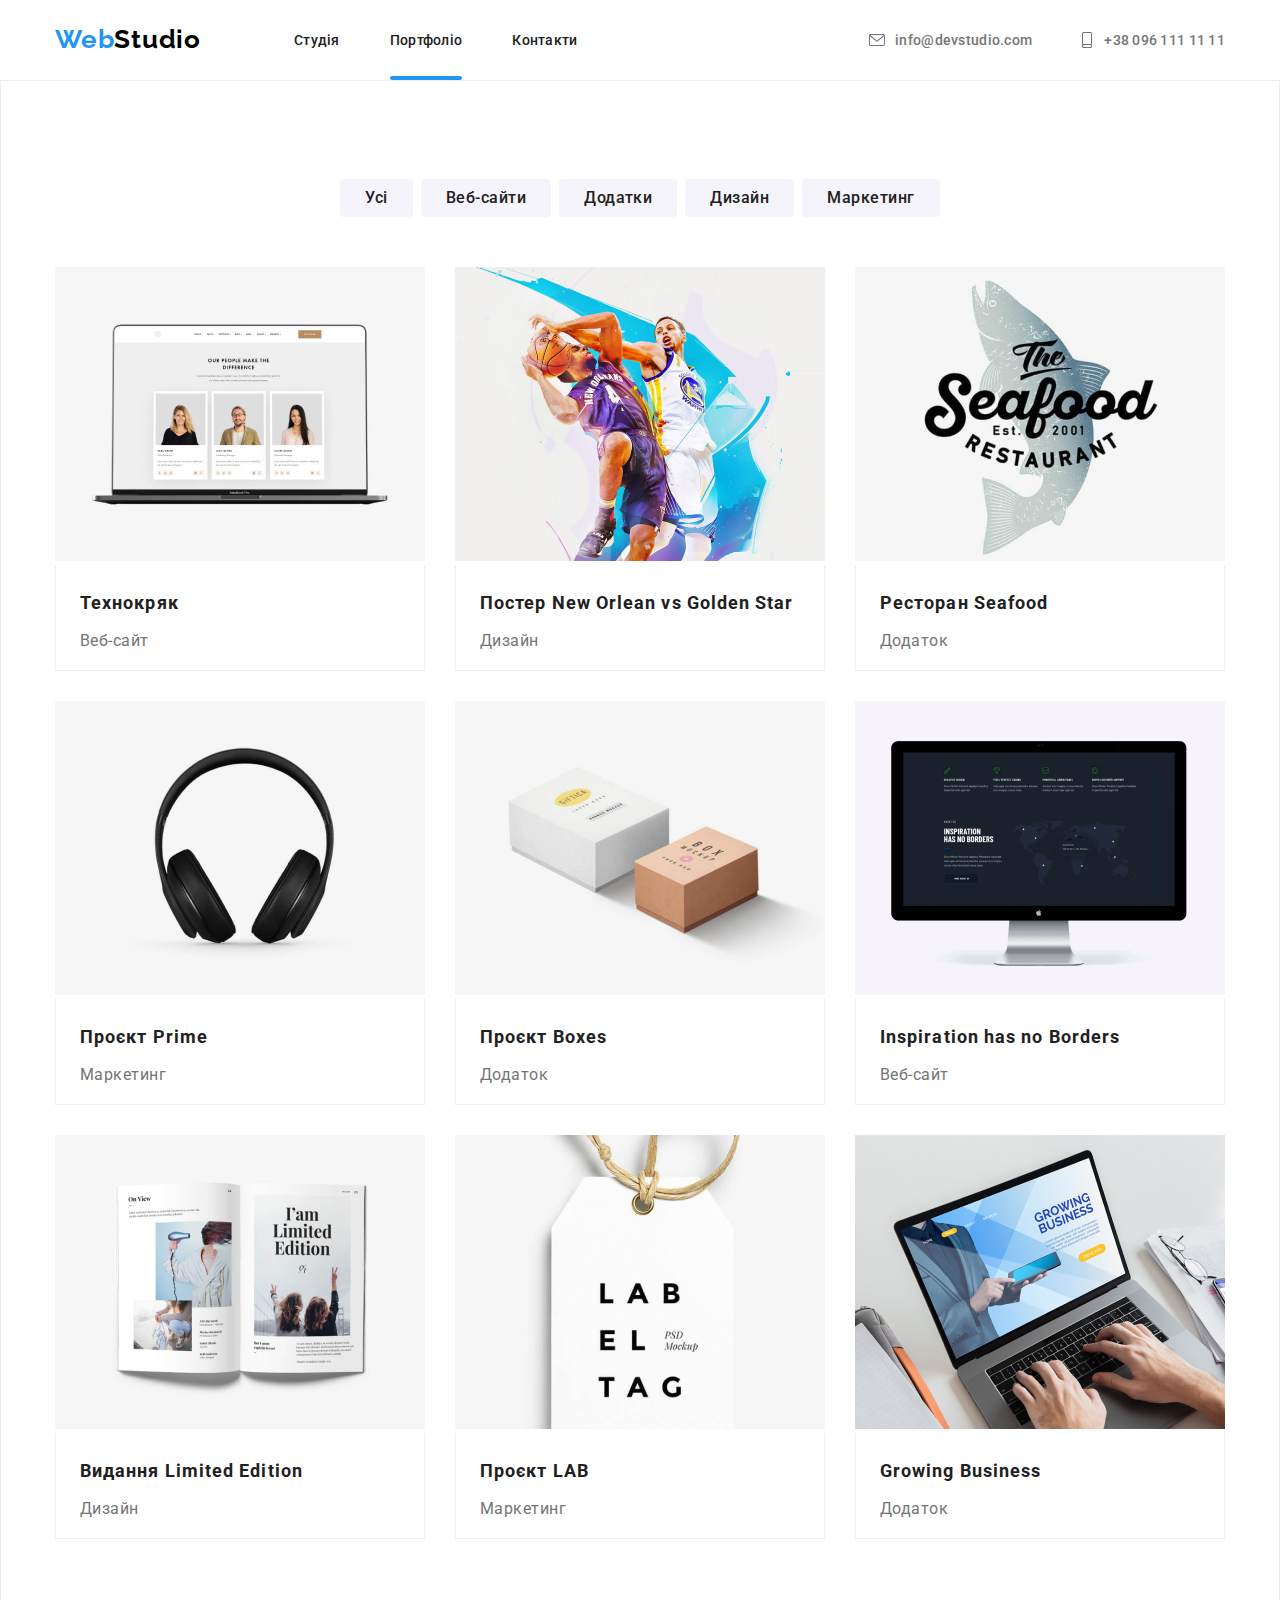
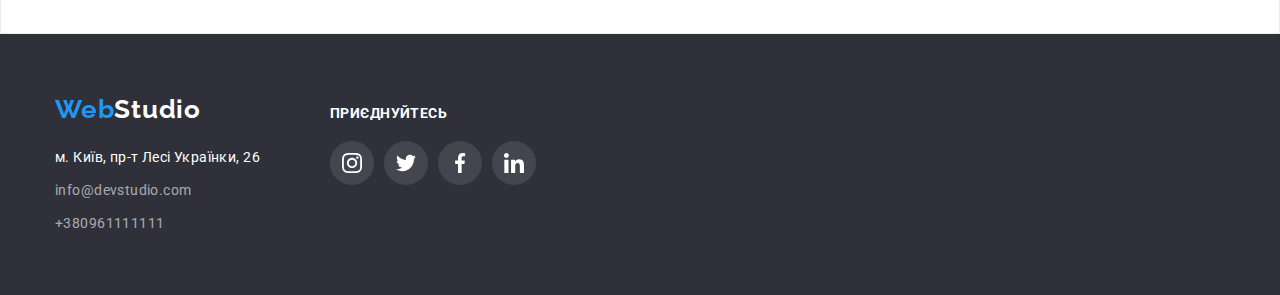
==== portfolio.html @ c0b554c5 "fifth-homework" ====
<!DOCTYPE html>
<html lang="en">
  <head>
    <meta charset="UTF-8" />
    <meta http-equiv="X-UA-Compatible" content="IE=edge" />
    <meta name="viewport" content="width=device-width, initial-scale=1.0" />
    <title>Document</title>
    <link
      rel="stylesheet"
      href="https://cdnjs.cloudflare.com/ajax/libs/modern-normalize/1.1.0/modern-normalize.min.css"
      integrity="sha512-wpPYUAdjBVSE4KJnH1VR1HeZfpl1ub8YT/NKx4PuQ5NmX2tKuGu6U/JRp5y+Y8XG2tV+wKQpNHVUX03MfMFn9Q=="
      crossorigin="anonymous"
      referrerpolicy="no-referrer"
    />
    <link rel="preconnect" href="https://fonts.googleapis.com" />
    <link rel="preconnect" href="https://fonts.gstatic.com" crossorigin />
    <link
      href="https://fonts.googleapis.com/css2?family=Raleway:wght@700&family=Roboto:wght@400;500;700&display=swap"
      rel="stylesheet"
    />
    <link rel="preconnect" href="https://fonts.googleapis.com" />
    <link rel="preconnect" href="https://fonts.gstatic.com" crossorigin />
    <link
      href="https://fonts.googleapis.com/css2?family=Roboto:wght@900&display=swap"
      rel="stylesheet"
    />
    <link rel="stylesheet" href="./css/styles.css" />
  </head>
  <body>
    <header class="page-header">
      <div class="container">
        <nav class="header-nav">
          <a href="./index.html"></a>
          <a href="./index.html" class="logo"
            >Web<span class="header-logo-span">Studio</span></a
          >
          <ul class="site-nav list">
            <li><a href="/" class="link">Студія</a></li>
            <li><a href="./portfolio.html" class="link current">Портфоліо</a></li>
            <li><a href="" class="link">Контакти </a></li>
          </ul>

          <ul class="site-nav-contacts list">
            <li>
              <a href="" class="link-info">
                <svg class="envelope-icon">
                  <use href="./images/symbol-defs.svg#icon-envelope"></use>
                </svg>
                info@devstudio.com
              </a>
            </li>
            <li>
              <a href="" class="link-info">
                <svg class="smartphone-icon">
                  <use href="./images/symbol-defs.svg#icon-smartphone"></use>
                </svg>

                +38 096 111 11 11
              </a>
            </li>
          </ul>
        </nav>
      </div>
    </header>

    <main>
      <section class="portfolio-section section">
        <h1 class="visually-hidden">list</h1>
        <!-- buttons -->
        <div class="container">
          <ul class="section-nav list">
            <li><button type="button" class="button">Усі</button></li>
            <li><button type="button" class="button">Веб-сайти</button></li>
            <li><button type="button" class="button">Додатки</button></li>
            <li><button type="button" class="button">Дизайн</button></li>
            <li><button type="button" class="button">Маркетинг</button></li>
          </ul>
        </div>
        <!-- list -->
        <div class="container">
          <ul class="portfolio-img-list list">
            <li class="card">
              <a href="" class="link-imgs">
                <div class="wrapper">
                  <img src="./portfolio_imgs/laptop.jpeg" alt="laptop" />
                  <div class="card-overlay">
                    <p class="paragraph">
                      Ресурс пропонує комплексні пропозиції з різним рівнем
                      функціоналу та сервісів. Все це дозволить відвідувачу
                      отримати вичерпні відомості про компанію чи приватну
                      особу.
                    </p>
                  </div>
                </div>
                <div class="test"></div>
                <div class="general-list">
                  <h2 class="img-list-title">Технокряк</h2>
                  <p class="img-list-paragraph">Веб-сайт</p>
                </div>
              </a>
            </li>
            <li class="card">
              <a href="" class="link-imgs">
                <div class="wrapper">
                  <img src="./portfolio_imgs/basketball.jpeg" alt="basketball" />
                  <div class="card-overlay">
                    <p class="paragraph">
                      Ресурс пропонує комплексні пропозиції з різним рівнем
                      функціоналу та сервісів. Все це дозволить відвідувачу
                      отримати вичерпні відомості про компанію чи приватну
                      особу.
                    </p>
                  </div>
                </div>
                <div class="general-list">
                  <h2 class="img-list-title">
                    Постер New Orlean vs Golden Star
                  </h2>

                  <p class="img-list-paragraph">Дизайн</p>
                </div>
              </a>
            </li>
            <li class="card">
              <a href="" class="link-imgs">
                <div class="wrapper">
                  <img src="./portfolio_imgs/sea_food.jpeg" alt="sea_food" />
                  <div class="card-overlay">
                    <p class="paragraph">
                      Ресурс пропонує комплексні пропозиції з різним рівнем
                      функціоналу та сервісів. Все це дозволить відвідувачу
                      отримати вичерпні відомості про компанію чи приватну
                      особу.
                    </p>
                  </div>
                </div>
                <div class="general-list">
                  <h2 class="img-list-title">Ресторан Seafood</h2>

                  <p class="img-list-paragraph">Додаток</p>
                </div>
              </a>
            </li>
            <li class="card">
              <a href="" class="link-imgs">
                <div class="wrapper">
                  <img src="./portfolio_imgs/headphones.jpeg" alt="headphones" />
                  <div class="card-overlay">
                    <p class="paragraph">
                      Ресурс пропонує комплексні пропозиції з різним рівнем
                      функціоналу та сервісів. Все це дозволить відвідувачу
                      отримати вичерпні відомості про компанію чи приватну
                      особу.
                    </p>
                  </div>
                </div>
                <div class="general-list">
                  <h2 class="img-list-title">Проєкт Prime</h2>

                  <p class="img-list-paragraph">Маркетинг</p>
                </div>
              </a>
            </li>
            <li class="card">
              <a href="" class="link-imgs">
                <div class="wrapper">
                  <img src="./portfolio_imgs/boxes.jpeg" alt="boxes" />
                  <div class="card-overlay">
                    <p class="paragraph">
                      Ресурс пропонує комплексні пропозиції з різним рівнем
                      функціоналу та сервісів. Все це дозволить відвідувачу
                      отримати вичерпні відомості про компанію чи приватну
                      особу.
                    </p>
                  </div>
                </div>
                <div class="general-list">
                  <h2 class="img-list-title">Проєкт Boxes</h2>
                  <p class="img-list-paragraph">Додаток</p>
                </div>
              </a>
            </li>
            <li class="card">
              <a href="" class="link-imgs">
                <div class="wrapper">
                  <img src="./portfolio_imgs/monitor.jpeg" alt="monitor" />
                  <div class="card-overlay">
                    <p class="paragraph">
                      Ресурс пропонує комплексні пропозиції з різним рівнем
                      функціоналу та сервісів. Все це дозволить відвідувачу
                      отримати вичерпні відомості про компанію чи приватну
                      особу.
                    </p>
                  </div>
                </div>
                <div class="general-list">
                  <h2 class="img-list-title">Inspiration has no Borders</h2>
                  <p class="img-list-paragraph">Веб-сайт</p>
                </div>
              </a>
            </li>
            <li class="card">
              <a href="" class="link-imgs">
                <div class="wrapper">
                  <img src="./portfolio_imgs/magazines.jpeg" alt="magazines" />
                  <div class="card-overlay">
                    <p class="paragraph">
                      Ресурс пропонує комплексні пропозиції з різним рівнем
                      функціоналу та сервісів. Все це дозволить відвідувачу
                      отримати вичерпні відомості про компанію чи приватну
                      особу.
                    </p>
                  </div>
                </div>
                <div class="general-list">
                  <h2 class="img-list-title">Видання Limited Edition</h2>
                  <p class="img-list-paragraph">Дизайн</p>
                </div>
              </a>
            </li>
            <li class="card">
              <a href="" class="link-imgs">
                <div class="wrapper">
                  <img src="./portfolio_imgs/pendant.jpeg" alt="pendant" />
                  <div class="card-overlay">
                    <p class="paragraph">
                      Ресурс пропонує комплексні пропозиції з різним рівнем
                      функціоналу та сервісів. Все це дозволить відвідувачу
                      отримати вичерпні відомості про компанію чи приватну
                      особу.
                    </p>
                  </div>
                </div>
                <div class="general-list">
                  <h2 class="img-list-title">Проєкт LAB</h2>
                  <p class="img-list-paragraph">Маркетинг</p>
                </div>
              </a>
            </li>
            <li class="card">
              <a href="" class="link-imgs">
                <div class="wrapper">
                  <img class = ""
                    class=""
                    src="./portfolio_imgs/laptop_cr_business.jpeg"
                    alt="laptop_cr_business"
                  />
                  <div class="card-overlay">
                    <p class="paragraph">
                      Ресурс пропонує комплексні пропозиції з різним рівнем
                      функціоналу та сервісів. Все це дозволить відвідувачу
                      отримати вичерпні відомості про компанію чи приватну
                      особу.
                    </p>
                  </div>
                </div>
                <div class="general-list">
                  <h2 class="img-list-title">Growing Business</h2>
                  <p class="img-list-paragraph">Додаток</p>
                </div>
              </a>
            </li>
          </ul>
        </div>
      </section>
    </main>
    <!-- footer -->
    <footer class="footer">
      <div class="footer-elements container">
        <div class="adress-container">
          <a href="" class="logo"
            >Web<span class="footer-logo-span">Studio</span></a
          >
          <address class="address">
            <p class="address-paragraph">м. Київ, пр-т Лесі Українки, 26</p>
            <a class="address-link" href="info@devstudio.com"
              >info@devstudio.com</a
            >
            <a class="address-link" href="+380961111111">+380961111111</a>
          </address>
        </div>
        <div class="footer-icons">
          <p class="paragraph">приєднуйтесь</p>
          <ul class="footer-icons-list">
            <li>
              <a href="" class="footer-icons-link">
                <svg class="icon">
                  <use href="./images/symbol-defs.svg#icon-instagram-1"></use>
                </svg>
              </a>
            </li>
            <li>
              <a href="" class="footer-icons-link">
                <svg class="icon">
                  <use href="./images/symbol-defs.svg#icon-twitter-1"></use>
                </svg>
              </a>
            </li>
            <li>
              <a href="" class="footer-icons-link">
                <svg class="icon">
                  <use href="./images/symbol-defs.svg#icon-facebook-1"></use>
                </svg>
              </a>
            </li>
            <li>
              <a href="" class="footer-icons-link">
                <svg class="icon">
                  <use href="./images/symbol-defs.svg#icon-linkedin-1"></use>
                </svg>
              </a>
            </li>
          </ul>
        </div>
      </div>
    </footer>
  </body>
</html>
---- css/styles.css ----
/* ------MAIN PAGE------ */
/*title color - #212121*/
/*main color -  #757575*/
/*white #FFFFFF*/
/* accent blue #2196F3*/
/* background color #F5F5F5 */
/*secondary background #F5F4FA */
/* title background color #FFFFFF */
/* ------PORTFOLIO------ */
/*  button background color #F5F4FA, button text color  #212121;*/
/* ------FONTS------ */
/* Roboto, font-weight: 700; font-weight: 500, font-weight: 400
Raleway: font-weight: 700 */
/* icons color #AFB1B8; */
*,
*::before,
*::after {
  box-sizing: border-box;
  text-decoration: none;
  list-style: none;
  margin: 0;
  padding: 0;
}

.visually-hidden {
  position: absolute;
  white-space: nowrap;
  width: 1px;
  height: 1px;
  overflow: hidden;
  border: 0;
  padding: 0;
  clip: rect(0 0 0 0);
  clip-path: inset(50%);
  margin: -1px;
}
.container {
  width: 1200px;
  padding-left: 15px;
  padding-right: 15px;
  margin: 0 auto;
  /* outline: solid 2px red; */
}
:root {
  --primary-text-color: #757575;
  --secondary-text-color: #f5f4fa;
  --header_color: #212121;
  --accent-color: #2196f3;
  --button-bg-color: #2196f3;
  --second-bg-color: #f5f4fa;
  --button-bg-color-portfolio: #f5f4fa;
  --button-color-portfolio: #212121;
  --icon-color: #afb1b8;
}
.h2-title {
  display: flex;
  justify-content: center;
  font-weight: 700;
  font-size: 36px;
  line-height: 42px;
  text-align: center;
  letter-spacing: 0.03em;
  color: #212121;
}

.header-logo-span {
  color: black;
}

body {
  background-color: white;
  color: var(--primary-text-color);
  font-family: "Roboto", sans-serif;
}
.page-header {
  padding-top: 24px;
  padding-bottom: 25px;
}
.header-nav {
  display: flex;
  align-items: center;
}

.logo {
  color: #2196f3;
  font-family: Raleway, sans-serif;
  font-style: normal;
  font-weight: 700;
  font-size: 26px;
  line-height: calc(31 / 26);
  letter-spacing: 0.03em;
}
.list {
  list-style: none;
}

/* site-nav */
.header-lists {
  display: flex;
  align-items: center;
}
.site-nav {
  margin-left: 93px;
  display: flex;
  gap: 50px;
}
.site-nav .link {
  position: relative;
  font-weight: 500;
  font-size: 14px;
  line-height: calc(16 / 14);
  color: var(--header_color);
  letter-spacing: 0.02em;
  padding-bottom: 32px;
}

.current::after {
  content: "";
  position: absolute;
  display: block;
  left: 0;
  bottom: 0;
  width: 100%;
  height: 4px;
  background: #2196f3;
  border-radius: 2px;
  
  transition: opacity 250ms  cubic-bezier(0.4, 0, 0.2, 1);
}
.site-nav.link:hover,
.site-nav .link:focus,
.current {
  color: var(--accent-color);
}
.site-nav-contacts {
  display: flex;
  gap: 50px;
  margin-left: auto;
}
.site-nav-contacts .envelope-icon {
  width: 16px;
  height: 12px;
  margin-right: 10px;
  fill: #757575;
}
/* .site-nav-contacts .envelope-icon:hover, :focus{
  
} */
.site-nav-contacts .smartphone-icon {
  width: 10px;
  height: 16px;
  margin-right: 12px;
  fill: #757575;
}

.site-nav-contacts .link-info {
  display: flex;
  align-items: center;
  font-weight: 500;
  font-size: 14px;
  line-height: 16px;
  letter-spacing: 0.02em;
  color: #757575;
}
.site-nav .link:hover,
.site-nav .link:focus {
  color: var(--accent-color);
}
.site-nav-contacts,
.link-info:hover,
.link-info:focus {
  color: var(--accent-color);
}
.link-info:hover .envelope-icon,
.link-info:focus .envelope-icon,
.link-info:hover .smartphone-icon,
.link-info:focus .smartphone-icon {
  fill: var(--accent-color);
}

/* hero */
.hero {
  background-image: linear-gradient(
      to right,
      rgba(47, 48, 58, 0.4),
      rgba(47, 48, 58, 0.4)
    ),
    url("../images/site-header.jpg");
}
.hero-elements {
  text-align: center;
  padding-top: 200px;
  padding-bottom: 200px;
}
.hero-title {
  width: 696px;

  font-weight: 900;
  font-size: 44px;
  line-height: 60px;
  letter-spacing: 0.06em;
  text-transform: uppercase;
  color: #ffffff;

  margin: 0 auto;
}
.hero .button {
  margin-top: 30px;
  align-items: center;
  color: white;
  font-size: 16px;
  line-height: calc(30 / 16);
  width: 216px;
  height: 50px;
  letter-spacing: 0.06em;
  background-color: var(--button-bg-color);
  box-shadow: 0px 4px 4px rgba(0, 0, 0, 0.15);
  border-radius: 4px;
}
/* modal window */
.backdrop {
  position: fixed;
  top: 0;
  left: 0;
  width: 100%;
  height: 100%;
  background: rgba(0, 0, 0, 0.2);
  transition: opacity 250ms cubic-bezier(0.4, 0, 0.2, 1);
  opacity: 1;
}
.backdrop.is-hidden {
  pointer-events: none;
  opacity: 0;
}
.modal {
  position: absolute;
  min-width: 528px;
  min-height: 581px;
  top: 50%;
  left: 50%;
  transform: translate(-50%, -50%);
  background-color: white;
}
.cross-button-div {
  display: flex;
  justify-content: end;
  padding: 8px 8px;
}
.cross-button {
  display: flex;
  justify-content: center;
  align-items: center;
  width: 30px;
  height: 30px;
  border-radius: 50%;
  border: 1px solid rgba(0, 0, 0, 0.1);
  background-color: white;
}
.cross {
  width: 18px;
  height: 18px;
}
/* section */
.section-activity {
  padding-bottom: 94px;
  padding-top: 94px;
}
.section-activity .activities-icon {
  width: 70px;
  height: 70px;
}

.icons-container {
  display: flex;
  align-items: center;
  padding: 25px 100px;
  margin-bottom: 30px;
  background-color: var(--second-bg-color);
  border-radius: 4px;
}
.activities-list {
  display: flex;
  gap: 30px;
}

.section-activity .title {
  font-weight: 700px;
  font-size: 14px;
  line-height: calc(16 / 14);
  letter-spacing: 0.03em;
  text-transform: uppercase;
  color: var(--header_color);
}
.section-activity .paragraph {
  margin-top: 10px;
  font-weight: 400;
  font-size: 14px;
  line-height: 24px;
  letter-spacing: 0.03em;

  color: #757575;
}

/* activities */

.section-work-examples {
  padding-bottom: 94px;
}
.work-examples {
  margin-left: auto;
  text-align: center;
}
.section-work-examples .section-title {
  margin-bottom: 50px;
}
.work-examples-list {
  display: flex;
  gap: 30px;
  padding: 0;
  margin: 0;
}
.section-work-examples .img {
  padding-left: 0;
  display: block;
  justify-content: center;
  width: 370px;
  margin: 0 auto;
}
.work-example-item {
  position: relative;
}
.activities-overlay {
  display: flex;
  position: absolute;
  justify-content: center;
  align-items: center;
  bottom: 0;
  width: 100%;
  height: 70px;
  background: rgba(47, 48, 58, 0.8);
}
.activities-overlay .paragraph {
  font-weight: 700;
  font-size: 14px;
  line-height: calc(16 / 14);
  letter-spacing: 0.03em;
  text-transform: uppercase;

  color: #ffffff;
}
/* employers */
.employers {
  background-color: var(--second-bg-color);
  padding-bottom: 94px;
  padding-top: 94px;
}
.employers .section-title {
  margin-bottom: 50px;
}
.employers .img-list {
  display: flex;
  max-width: 270px;
  box-sizing: border-box;

  margin: 0;
  gap: 30px;
}
.employers .img {
  display: block;
}
.employers .title {
  margin-bottom: 10px;
}
.employers .section-title {
  font-weight: 700;
  font-size: 36px;
  line-height: calc(42 / 36);
  text-align: center;
  letter-spacing: 0.03em;
  color: var(--header_color);
}
.general-paragraph {
  padding-top: 30px;
  padding-bottom: 30px;
  background-color: white;
}
.employers .title {
  color: var(--header_color);
  font-weight: 500;
  font-size: 16px;
  line-height: 19px;
  text-align: center;
  letter-spacing: 0.03em;
  color: #212121;
}
.employers .card {
  box-shadow: 0px 1px 3px rgba(0, 0, 0, 0.12), 0px 1px 1px rgba(0, 0, 0, 0.14),
    0px 2px 1px rgba(0, 0, 0, 0.2);
  border-radius: 0px 0px 4px 4px;
}
.employers .paragraph {
  margin-top: 10px;
  font-weight: 400;
  font-size: 16px;
  line-height: 19px;
  text-align: center;
  letter-spacing: 0.03em;
  color: #757575;
  margin-bottom: 16px;
}
.social-links {
  display: flex;

  gap: 10px;

  justify-content: center;
}
.social-link {
  display: flex;
  justify-content: center;
  align-items: center;
  width: 44px;
  height: 44px;
  border-radius: 50%;
  /* border: solid 2px red; */
}
.social-link:hover,
.social-link:focus {
  background-color: var(--accent-color);
}

.social-links .social-icon {
  width: 20px;
  height: 20px;
  fill: var(--icon-color);
}
.social-link:hover .social-icon,
.social-link:focus .social-icon {
  fill: white;
}

/* Button */
.button {
  font-family: inherit;
  background-color: var(--button-bg-color-portfolio);
  color: var(--button-color-portfolio);
  border: none;
  font-weight: 500;
  font-size: 16px;
  line-height: calc(26 / 16);
  text-align: center;
  letter-spacing: 0.03em;
  cursor: pointer;
  /* identical to box height, or 162% */
}
/* companies */
.companies {
  padding-top: 94px;
  padding-bottom: 94px;
}
.companies-title {
  margin-bottom: 50px;
}
.companies-icon-list {
  justify-content: center;
  gap: 30px;
}
.companies-icon-list .icon-link {
  display: flex;
  justify-content: center;
  align-items: center;
  width: 170px;
  height: 92px;
  border: 1px solid var(--icon-color);
  border-radius: 4px;
}

.companies-icon-list .icon {
  width: 106px;
  height: 60px;
  fill: var(--icon-color);
}
.icon-link:hover,
.icon-link:focus,
.icon-link:hover .icon,
.icon-link:focus .icon {
  fill: var(--accent-color);
  border-color: var(--accent-color);
}

.companies-icon-list {
  display: flex;
}

/* footer */
.footer {
  background-color: #2f303a;
  padding-top: 60px;
  padding-bottom: 60px;
}
.footer-elements {
  display: flex;
  align-items: baseline;
}
.footer-logo-span {
  color: white;
}
.address {
  font-style: normal;
  display: block;
  margin-top: 20px;
}
.address .address-paragraph {
  margin-top: 9px;
  font-weight: 400;
  font-size: 14px;
  line-height: 24px;
  letter-spacing: 0.03em;
  color: white;
}
.address .address-link {
  margin-top: 9px;
  display: block;
  font-weight: 400;
  font-size: 14px;
  line-height: 24px;
  letter-spacing: 0.03em;
  color: rgba(255, 255, 255, 0.6);
}

.footer-icons {
  margin-left: 70px;
}
.footer-icons .paragraph {
  font-weight: 700;
  font-size: 14px;
  line-height: 16px;
  letter-spacing: 0.03em;
  text-transform: uppercase;

  color: #ffffff;
}

.footer-icons-list {
  display: flex;
  margin-top: 20px;
  gap: 10px;
}

.footer-icons-link {
  display: flex;
  justify-content: center;
  align-items: center;
  width: 44px;
  height: 44px;
  fill: white;
  border-radius: 50%;
  background: rgba(255, 255, 255, 0.1);
}
.footer-icons-link:hover,
.footer-icons-link:focus {
  background-color: var(--accent-color);
}
.footer-icons .icon {
  width: 20px;
  height: 20px;
}

/* portfolio-section */
.portfolio-section {
  border: 1px solid #ececec;
  padding-top: 98px;
  padding-bottom: 94px;
}
/* portfolio-buttons */
.section-nav {
  display: flex;
  justify-content: center;
  margin-bottom: 50px;
  text-align: center;
  gap: 8px;
}
.section-nav .button {
  border-radius: 4px;
  padding: 6px 25px;
}
.section-nav .button:hover,
.section-nav .button:focus {
  background-color: var(--accent-color);
  color: white;
  box-shadow: 0px 4px 4px rgba(0, 0, 0, 0.25);
}
/* portfolio img-list */

.portfolio-img-list .card:hover,
.portfolio-img-list .card:focus {
  box-shadow: 0px 1px 1px rgba(0, 0, 0, 0.12), 0px 4px 4px rgba(0, 0, 0, 0.06),
    1px 4px 6px rgba(0, 0, 0, 0.16);
}
.portfolio-img-list {
  display: flex;
  flex-wrap: wrap;
  margin-top: 30px;
  padding-left: 0;
  gap: 30px;
}

.portfolio-img-list .img {
  display: block;
}
.portfolio-img-list .img-list-title {
  font-weight: 700;
  font-size: 18px;
  line-height: 2em;
  letter-spacing: 0.06em;
  color: var(--header_color);
}
.img-list-paragraph {
  padding-top: 10px;
  display: flex;
  font-family: "Roboto";
  font-style: normal;
  font-weight: 400;
  font-size: 16px;
  line-height: calc(19 / 16);
  text-align: center;
  letter-spacing: 0.03em;
  color: #757575;
}
.portfolio-img-list .general-list {
  padding: 20px 24px;
  border-left: 1px solid #eeeeee;
  border-right: 1px solid #eeeeee;
  border-bottom: 1px solid #eeeeee;
}
.card .wrapper {
  position: relative;
}
.card-overlay {
  position: absolute;

  width: 100%;
  height: 100%;
  bottom: 0;
  right: 0;
  background-color: rgba(33, 150, 243, 0.9);
  transform: translateY(150%);
  transition: transform 250ms cubic-bezier(0.4, 0, 0.2, 1);
}
.card {
  overflow: hidden;
}
.card:hover .card-overlay {
  transform: translateY(0%);
  overflow: hidden;
}
.card-overlay .paragraph {
  padding: 63px 24px;
  font-weight: 400;
  font-size: 18px;
  line-height: 28px;

  letter-spacing: 0.03em;

  color: #ffffff;
}
/* dublicating-icons */
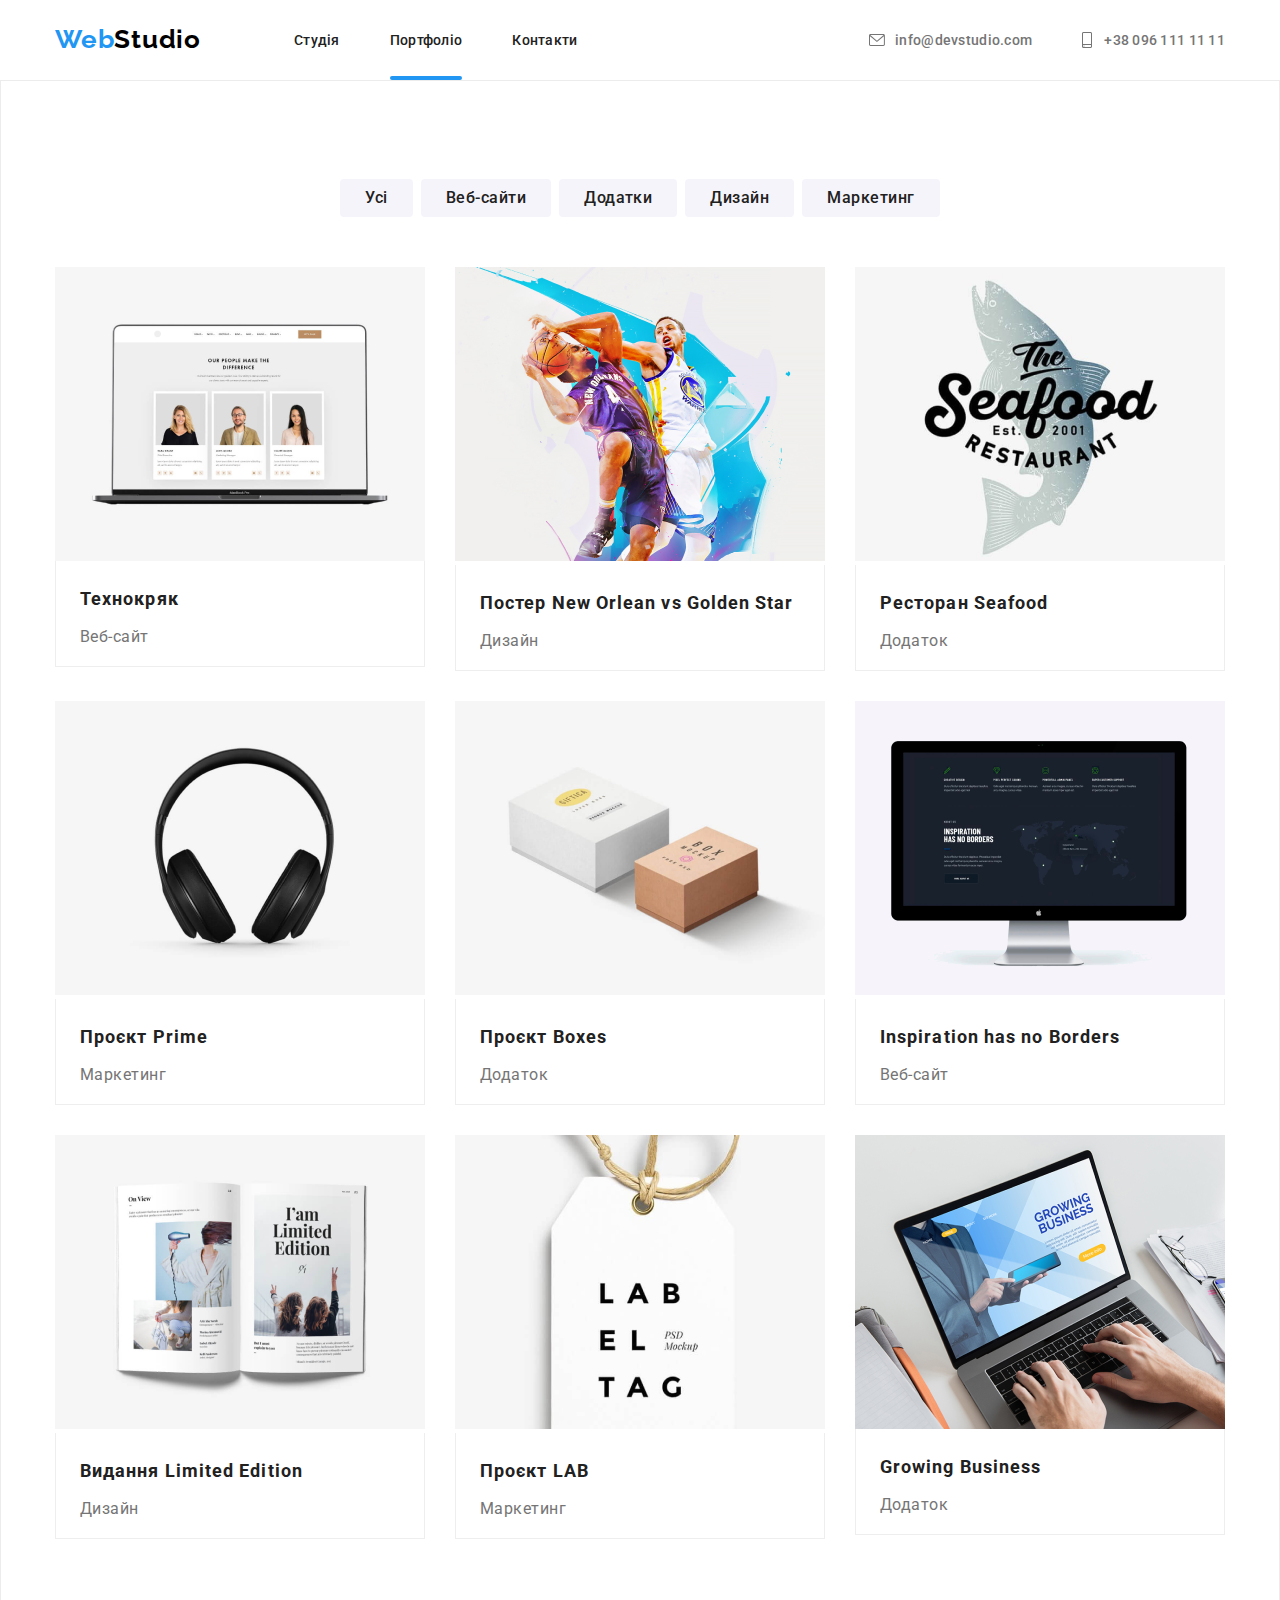
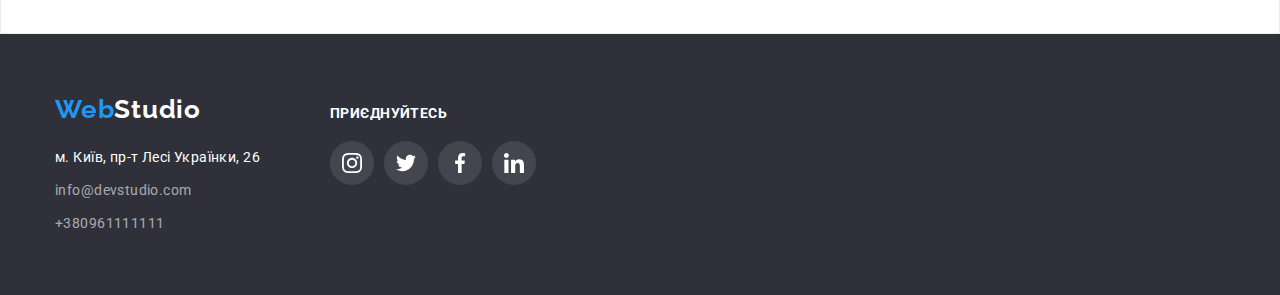
==== commit 6757d0a6: "done" ====
--- a/portfolio.html
+++ b/portfolio.html
@@ -36,7 +36,9 @@
           >
           <ul class="site-nav list">
             <li><a href="/" class="link">Студія</a></li>
-            <li><a href="./portfolio.html" class="link current">Портфоліо</a></li>
+            <li>
+              <a href="./portfolio.html" class="link current">Портфоліо</a>
+            </li>
             <li><a href="" class="link">Контакти </a></li>
           </ul>
 
@@ -82,7 +84,11 @@
             <li class="card">
               <a href="" class="link-imgs">
                 <div class="wrapper">
-                  <img src="./portfolio_imgs/laptop.jpeg" alt="laptop" />
+                  <img
+                    src="./portfolio_imgs/laptop.jpeg"
+                    class="img"
+                    alt="laptop"
+                  />
                   <div class="card-overlay">
                     <p class="paragraph">
                       Ресурс пропонує комплексні пропозиції з різним рівнем
@@ -102,7 +108,10 @@
             <li class="card">
               <a href="" class="link-imgs">
                 <div class="wrapper">
-                  <img src="./portfolio_imgs/basketball.jpeg" alt="basketball" />
+                  <img
+                    src="./portfolio_imgs/basketball.jpeg"
+                    alt="basketball"
+                  />
                   <div class="card-overlay">
                     <p class="paragraph">
                       Ресурс пропонує комплексні пропозиції з різним рівнем
@@ -144,7 +153,10 @@
             <li class="card">
               <a href="" class="link-imgs">
                 <div class="wrapper">
-                  <img src="./portfolio_imgs/headphones.jpeg" alt="headphones" />
+                  <img
+                    src="./portfolio_imgs/headphones.jpeg"
+                    alt="headphones"
+                  />
                   <div class="card-overlay">
                     <p class="paragraph">
                       Ресурс пропонує комплексні пропозиції з різним рівнем
@@ -240,8 +252,8 @@
             <li class="card">
               <a href="" class="link-imgs">
                 <div class="wrapper">
-                  <img class = ""
-                    class=""
+                  <img
+                    class="img"
                     src="./portfolio_imgs/laptop_cr_business.jpeg"
                     alt="laptop_cr_business"
                   />
--- a/css/styles.css
+++ b/css/styles.css
@@ -112,6 +112,7 @@
   color: var(--header_color);
   letter-spacing: 0.02em;
   padding-bottom: 32px;
+  transition: color 250ms cubic-bezier(0.4, 0, 0.2, 1);
 }
 
 .current::after {
@@ -132,7 +133,7 @@
 .current {
   color: var(--accent-color);
 }
-.site-nav-contacts {
+.site-nav-contacts  {
   display: flex;
   gap: 50px;
   margin-left: auto;
@@ -142,15 +143,15 @@
   height: 12px;
   margin-right: 10px;
   fill: #757575;
-}
-/* .site-nav-contacts .envelope-icon:hover, :focus{
-  
-} */
+  transition: fill 250ms cubic-bezier(0.4, 0, 0.2, 1);
+}
+
 .site-nav-contacts .smartphone-icon {
   width: 10px;
   height: 16px;
   margin-right: 12px;
   fill: #757575;
+  transition: fill 250ms cubic-bezier(0.4, 0, 0.2, 1);
 }
 
 .site-nav-contacts .link-info {
@@ -161,6 +162,7 @@
   line-height: 16px;
   letter-spacing: 0.02em;
   color: #757575;
+  transition: color 250ms cubic-bezier(0.4, 0, 0.2, 1);
 }
 .site-nav .link:hover,
 .site-nav .link:focus {
@@ -232,14 +234,19 @@
   pointer-events: none;
   opacity: 0;
 }
+.backdrop.is-hidden .modal{
+  transform: translate(-50%, -50%) scale(0.9);
+}
 .modal {
   position: absolute;
   min-width: 528px;
   min-height: 581px;
   top: 50%;
   left: 50%;
-  transform: translate(-50%, -50%);
+  transform: translate(-50%, -50%) scale(1);
   background-color: white;
+  transition: transform 250ms cubic-bezier(0.4, 0, 0.2, 1);
+  
 }
 .cross-button-div {
   display: flex;
@@ -255,6 +262,7 @@
   border-radius: 50%;
   border: 1px solid rgba(0, 0, 0, 0.1);
   background-color: white;
+  cursor: pointer;
 }
 .cross {
   width: 18px;
@@ -422,7 +430,7 @@
   width: 44px;
   height: 44px;
   border-radius: 50%;
-  /* border: solid 2px red; */
+  transition: background-color 250ms cubic-bezier(0.4, 0, 0.2, 1);
 }
 .social-link:hover,
 .social-link:focus {
@@ -433,6 +441,7 @@
   width: 20px;
   height: 20px;
   fill: var(--icon-color);
+  transition: fill 250ms cubic-bezier(0.4, 0, 0.2, 1);
 }
 .social-link:hover .social-icon,
 .social-link:focus .social-icon {
@@ -473,12 +482,16 @@
   height: 92px;
   border: 1px solid var(--icon-color);
   border-radius: 4px;
-}
+  transition: border-color 250ms cubic-bezier(0.4, 0, 0.2, 1);;
+ 
+}
+
 
 .companies-icon-list .icon {
   width: 106px;
   height: 60px;
   fill: var(--icon-color);
+  transition: fill 250ms cubic-bezier(0.4, 0, 0.2, 1)
 }
 .icon-link:hover,
 .icon-link:focus,
@@ -556,6 +569,7 @@
   fill: white;
   border-radius: 50%;
   background: rgba(255, 255, 255, 0.1);
+  transition: background-color 250ms cubic-bezier(0.4, 0, 0.2, 1);
 }
 .footer-icons-link:hover,
 .footer-icons-link:focus {
@@ -583,7 +597,9 @@
 .section-nav .button {
   border-radius: 4px;
   padding: 6px 25px;
-}
+  transition: background-color 250ms cubic-bezier(0.4, 0, 0.2, 1), color 250ms cubic-bezier(0.4, 0, 0.2, 1), box-shadow  250ms cubic-bezier(0.4, 0, 0.2, 1);;
+}
+
 .section-nav .button:hover,
 .section-nav .button:focus {
   background-color: var(--accent-color);
@@ -591,7 +607,9 @@
   box-shadow: 0px 4px 4px rgba(0, 0, 0, 0.25);
 }
 /* portfolio img-list */
-
+.card{
+  transition: box-shadow 250ms cubic-bezier(0.4, 0, 0.2, 1);
+}
 .portfolio-img-list .card:hover,
 .portfolio-img-list .card:focus {
   box-shadow: 0px 1px 1px rgba(0, 0, 0, 0.12), 0px 4px 4px rgba(0, 0, 0, 0.06),
@@ -644,10 +662,10 @@
   bottom: 0;
   right: 0;
   background-color: rgba(33, 150, 243, 0.9);
-  transform: translateY(150%);
+  transform: translateY(105%);
   transition: transform 250ms cubic-bezier(0.4, 0, 0.2, 1);
 }
-.card {
+.portfolio-img-list .wrapper {
   overflow: hidden;
 }
 .card:hover .card-overlay {
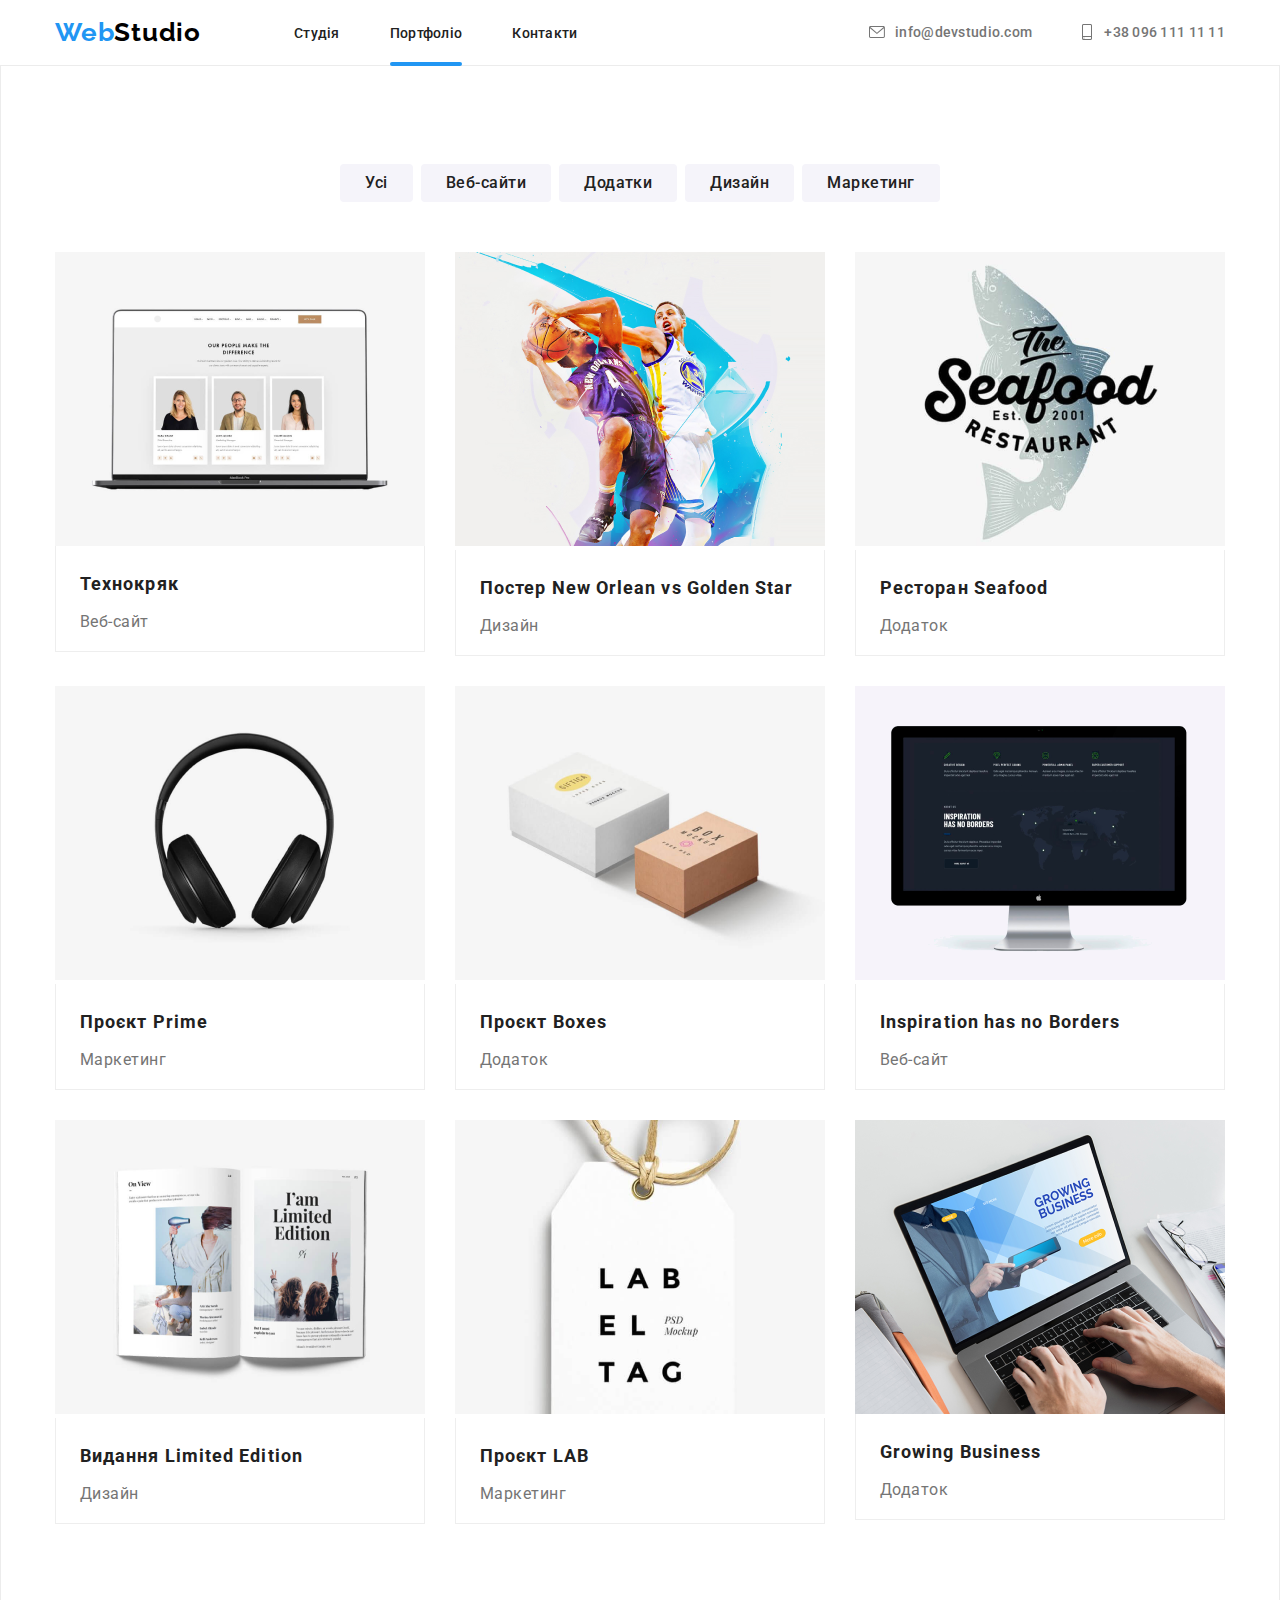
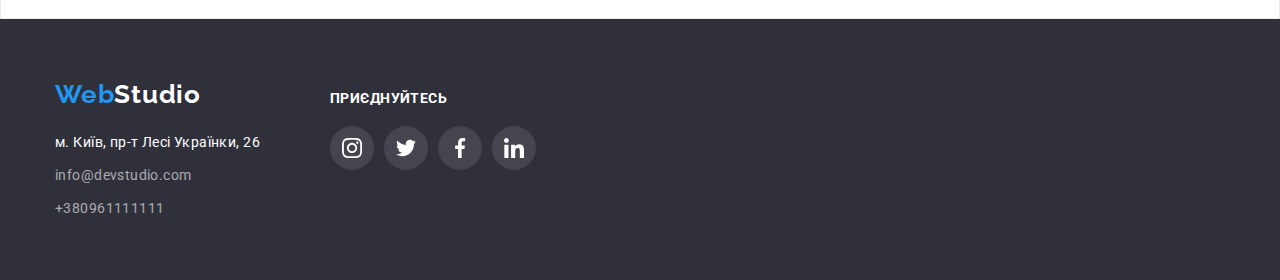
==== commit f04f5e35: "reworked hometask. Again" ====
--- a/portfolio.html
+++ b/portfolio.html
@@ -83,7 +83,7 @@
           <ul class="portfolio-img-list list">
             <li class="card">
               <a href="" class="link-imgs">
-                <div class="wrapper">
+                <div class="card-div"><div class="wrapper">
                   <img
                     src="./portfolio_imgs/laptop.jpeg"
                     class="img"
@@ -102,12 +102,12 @@
                 <div class="general-list">
                   <h2 class="img-list-title">Технокряк</h2>
                   <p class="img-list-paragraph">Веб-сайт</p>
-                </div>
-              </a>
-            </li>
-            <li class="card">
-              <a href="" class="link-imgs">
-                <div class="wrapper">
+                </div></div>
+              </a>
+            </li>
+            <li class="card">
+              <a href="" class="link-imgs">
+                <div class="card-div"><div class="wrapper">
                   <img
                     src="./portfolio_imgs/basketball.jpeg"
                     alt="basketball"
@@ -127,12 +127,12 @@
                   </h2>
 
                   <p class="img-list-paragraph">Дизайн</p>
-                </div>
-              </a>
-            </li>
-            <li class="card">
-              <a href="" class="link-imgs">
-                <div class="wrapper">
+                </div></div>
+              </a>
+            </li>
+            <li class="card">
+              <a href="" class="link-imgs">
+                <div class="card-div"><div class="wrapper">
                   <img src="./portfolio_imgs/sea_food.jpeg" alt="sea_food" />
                   <div class="card-overlay">
                     <p class="paragraph">
@@ -147,12 +147,12 @@
                   <h2 class="img-list-title">Ресторан Seafood</h2>
 
                   <p class="img-list-paragraph">Додаток</p>
-                </div>
-              </a>
-            </li>
-            <li class="card">
-              <a href="" class="link-imgs">
-                <div class="wrapper">
+                </div></div>
+              </a>
+            </li>
+            <li class="card">
+              <a href="" class="link-imgs">
+                <div class="card-div"><div class="wrapper">
                   <img
                     src="./portfolio_imgs/headphones.jpeg"
                     alt="headphones"
@@ -170,12 +170,12 @@
                   <h2 class="img-list-title">Проєкт Prime</h2>
 
                   <p class="img-list-paragraph">Маркетинг</p>
-                </div>
-              </a>
-            </li>
-            <li class="card">
-              <a href="" class="link-imgs">
-                <div class="wrapper">
+                </div></div>
+              </a>
+            </li>
+            <li class="card">
+            <div class="card-div">              <a href="" class="link-imgs"></div><a href="" class="link-imgs">
+                <div class="card-div"><div class="wrapper">
                   <img src="./portfolio_imgs/boxes.jpeg" alt="boxes" />
                   <div class="card-overlay">
                     <p class="paragraph">
@@ -189,12 +189,12 @@
                 <div class="general-list">
                   <h2 class="img-list-title">Проєкт Boxes</h2>
                   <p class="img-list-paragraph">Додаток</p>
-                </div>
-              </a>
-            </li>
-            <li class="card">
-              <a href="" class="link-imgs">
-                <div class="wrapper">
+                </div></div>
+              </a>
+            </li>
+            <li class="card">
+              <a href="" class="link-imgs">
+                <div class="card-div"><div class="wrapper">
                   <img src="./portfolio_imgs/monitor.jpeg" alt="monitor" />
                   <div class="card-overlay">
                     <p class="paragraph">
@@ -208,12 +208,12 @@
                 <div class="general-list">
                   <h2 class="img-list-title">Inspiration has no Borders</h2>
                   <p class="img-list-paragraph">Веб-сайт</p>
-                </div>
-              </a>
-            </li>
-            <li class="card">
-              <a href="" class="link-imgs">
-                <div class="wrapper">
+                </div></div>
+              </a>
+            </li>
+            <li class="card">
+              <a href="" class="link-imgs">
+                <div class="card-div"><div class="wrapper">
                   <img src="./portfolio_imgs/magazines.jpeg" alt="magazines" />
                   <div class="card-overlay">
                     <p class="paragraph">
@@ -227,12 +227,12 @@
                 <div class="general-list">
                   <h2 class="img-list-title">Видання Limited Edition</h2>
                   <p class="img-list-paragraph">Дизайн</p>
-                </div>
-              </a>
-            </li>
-            <li class="card">
-              <a href="" class="link-imgs">
-                <div class="wrapper">
+                </div></div>
+              </a>
+            </li>
+            <li class="card">
+              <a href="" class="link-imgs">
+                <div class="card-div"><div class="wrapper">
                   <img src="./portfolio_imgs/pendant.jpeg" alt="pendant" />
                   <div class="card-overlay">
                     <p class="paragraph">
@@ -246,12 +246,12 @@
                 <div class="general-list">
                   <h2 class="img-list-title">Проєкт LAB</h2>
                   <p class="img-list-paragraph">Маркетинг</p>
-                </div>
-              </a>
-            </li>
-            <li class="card">
-              <a href="" class="link-imgs">
-                <div class="wrapper">
+                </div></div>
+              </a>
+            </li>
+            <li class="card">
+              <a href="" class="link-imgs">
+                <div class="card-div"><div class="wrapper">
                   <img
                     class="img"
                     src="./portfolio_imgs/laptop_cr_business.jpeg"
@@ -269,7 +269,7 @@
                 <div class="general-list">
                   <h2 class="img-list-title">Growing Business</h2>
                   <p class="img-list-paragraph">Додаток</p>
-                </div>
+                </div></div>
               </a>
             </li>
           </ul>
--- a/css/styles.css
+++ b/css/styles.css
@@ -72,10 +72,7 @@
   color: var(--primary-text-color);
   font-family: "Roboto", sans-serif;
 }
-.page-header {
-  padding-top: 24px;
-  padding-bottom: 25px;
-}
+
 .header-nav {
   display: flex;
   align-items: center;
@@ -103,6 +100,7 @@
   margin-left: 93px;
   display: flex;
   gap: 50px;
+  
 }
 .site-nav .link {
   position: relative;
@@ -111,8 +109,10 @@
   line-height: calc(16 / 14);
   color: var(--header_color);
   letter-spacing: 0.02em;
-  padding-bottom: 32px;
+  padding-top: 24px;
+  padding-bottom: 25px;
   transition: color 250ms cubic-bezier(0.4, 0, 0.2, 1);
+  
 }
 
 .current::after {
@@ -137,6 +137,7 @@
   display: flex;
   gap: 50px;
   margin-left: auto;
+  
 }
 .site-nav-contacts .envelope-icon {
   width: 16px;
@@ -157,11 +158,14 @@
 .site-nav-contacts .link-info {
   display: flex;
   align-items: center;
+  padding-top: 24px;
+  padding-bottom: 25px;
   font-weight: 500;
   font-size: 14px;
   line-height: 16px;
   letter-spacing: 0.02em;
   color: #757575;
+  
   transition: color 250ms cubic-bezier(0.4, 0, 0.2, 1);
 }
 .site-nav .link:hover,
@@ -188,6 +192,9 @@
       rgba(47, 48, 58, 0.4)
     ),
     url("../images/site-header.jpg");
+    background-repeat: no-repeat;
+    background-size: cover;
+   
 }
 .hero-elements {
   text-align: center;
@@ -205,6 +212,7 @@
   color: #ffffff;
 
   margin: 0 auto;
+  
 }
 .hero .button {
   margin-top: 30px;
@@ -218,6 +226,11 @@
   background-color: var(--button-bg-color);
   box-shadow: 0px 4px 4px rgba(0, 0, 0, 0.15);
   border-radius: 4px;
+  transition: background-color 250ms cubic-bezier(0.4, 0, 0.2, 1);
+}
+.hero .button:hover,
+.hero .button:focus{
+  background-color: #188CE8;
 }
 /* modal window */
 .backdrop {
@@ -540,6 +553,9 @@
   letter-spacing: 0.03em;
   color: rgba(255, 255, 255, 0.6);
 }
+/* .adress .adress-link:hover{
+  
+} */
 
 .footer-icons {
   margin-left: 70px;
@@ -607,11 +623,11 @@
   box-shadow: 0px 4px 4px rgba(0, 0, 0, 0.25);
 }
 /* portfolio img-list */
-.card{
+.card-div{
   transition: box-shadow 250ms cubic-bezier(0.4, 0, 0.2, 1);
 }
-.portfolio-img-list .card:hover,
-.portfolio-img-list .card:focus {
+.link-imgs:hover .card-div,
+.link-imgs:focus .card-div{
   box-shadow: 0px 1px 1px rgba(0, 0, 0, 0.12), 0px 4px 4px rgba(0, 0, 0, 0.06),
     1px 4px 6px rgba(0, 0, 0, 0.16);
 }
@@ -668,7 +684,8 @@
 .portfolio-img-list .wrapper {
   overflow: hidden;
 }
-.card:hover .card-overlay {
+.link-imgs:hover .card-overlay,
+.link-imgs:focus .card-overlay {
   transform: translateY(0%);
   overflow: hidden;
 }
